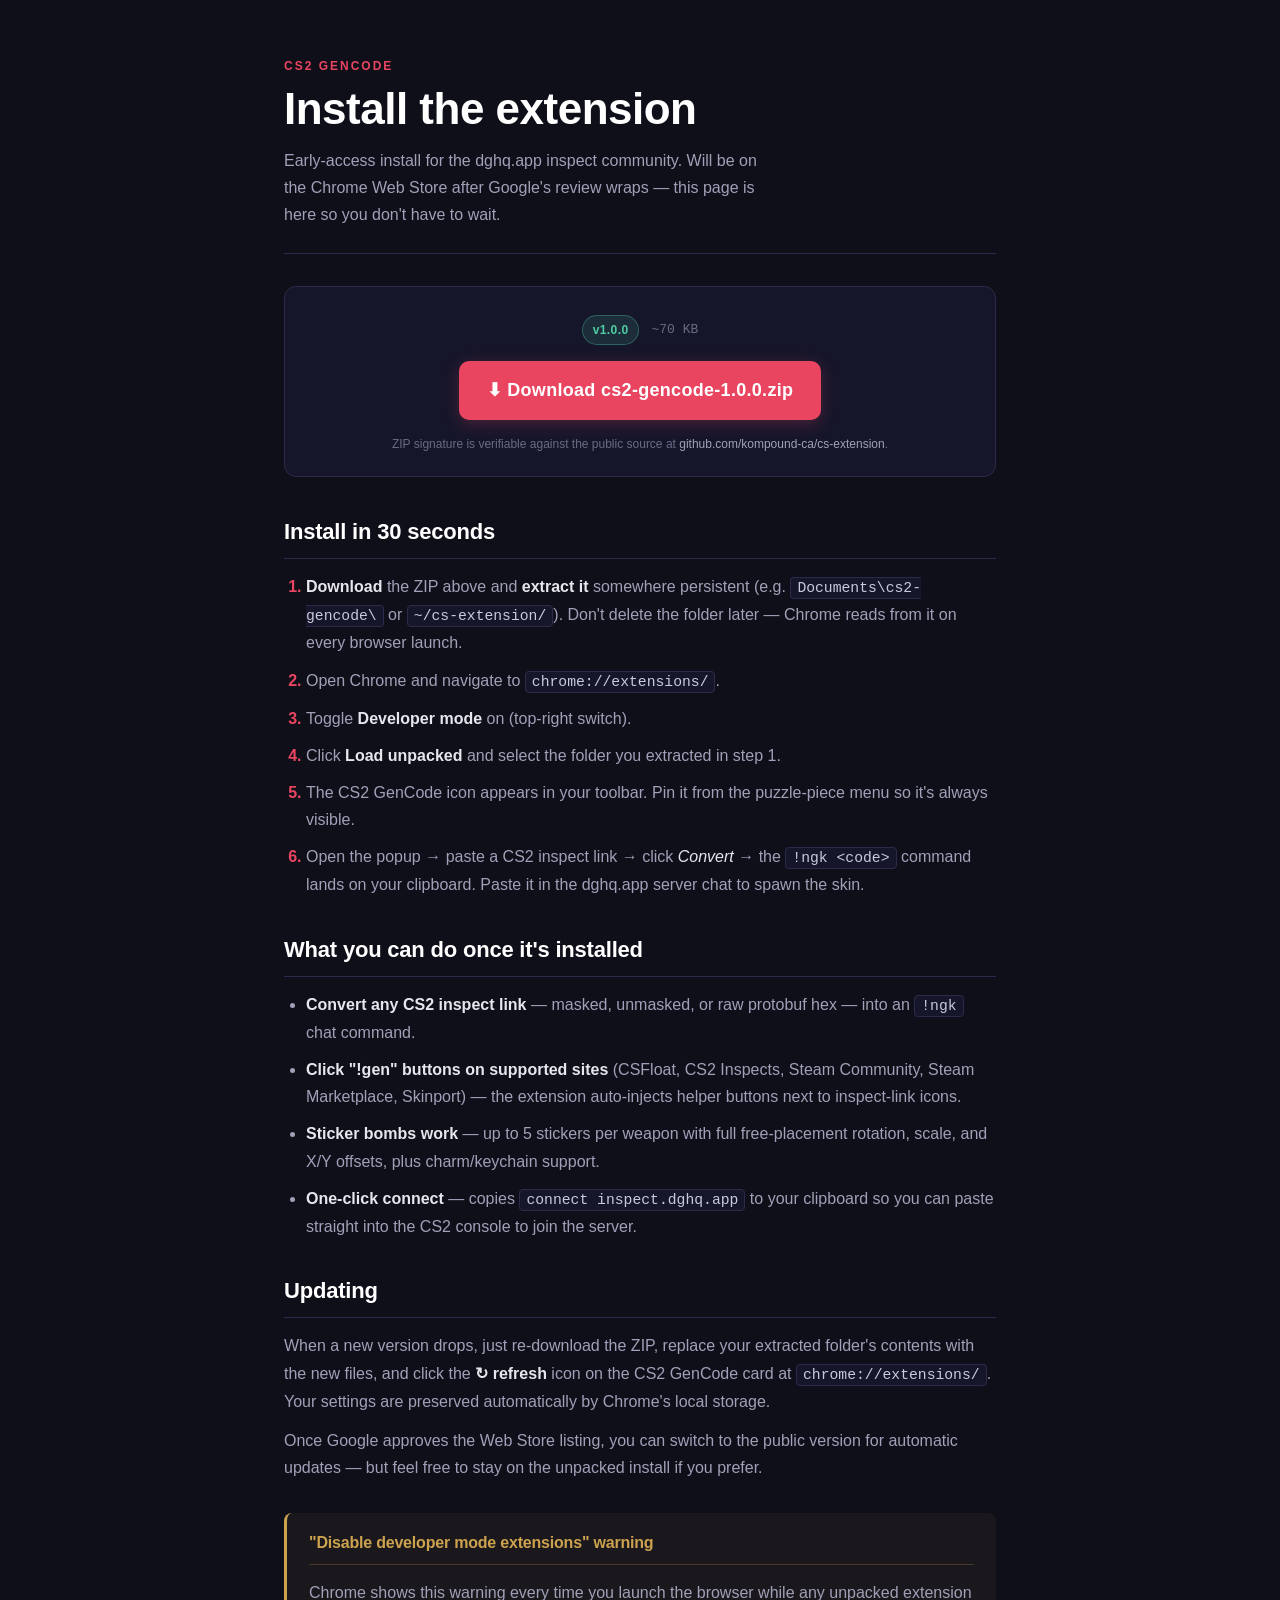
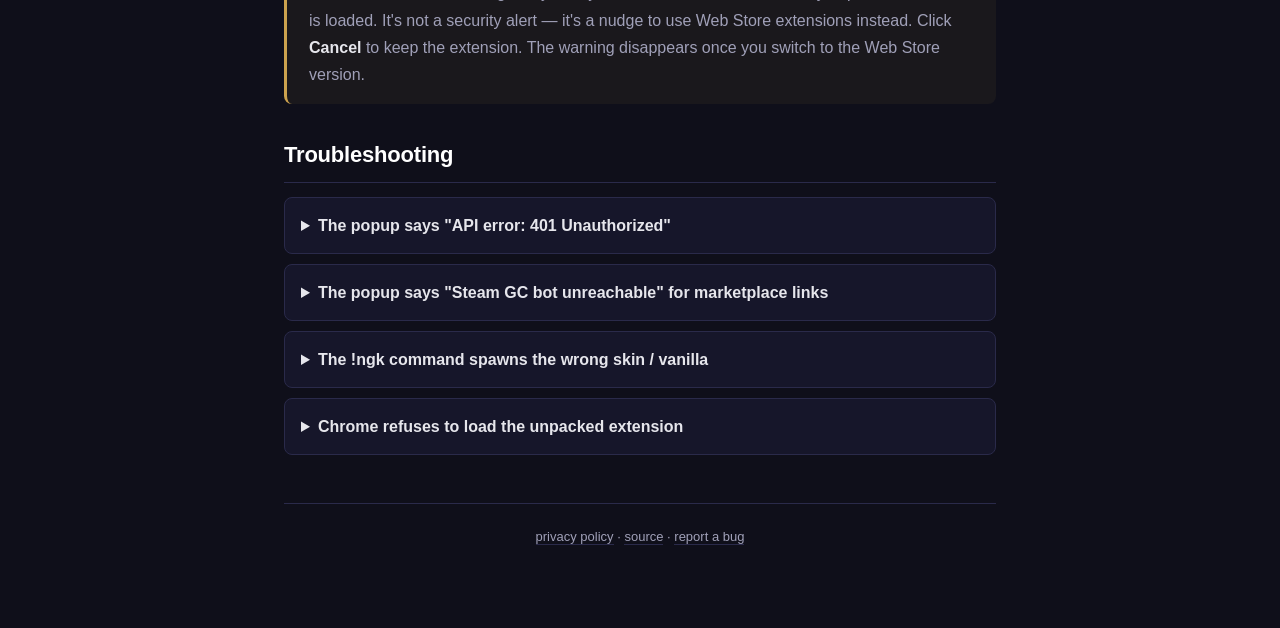
==== install/index.html @ b9673641 "Add install/ subdir for the cs2inspect.dghq.app pre-Web-Store install page A second Cloudflare Pages" ====
<!doctype html>
<html lang="en">
  <head>
    <meta charset="UTF-8" />
    <meta name="viewport" content="width=device-width, initial-scale=1.0" />
    <meta name="description" content="Install CS2 GenCode — the Chrome extension that converts CS2 inspect links into !ngk chat commands for the dghq.app community server." />
    <meta property="og:title" content="Install CS2 GenCode" />
    <meta property="og:description" content="Pre-Web-Store install for the CS2 GenCode Chrome extension." />
    <meta property="og:type" content="website" />
    <meta property="og:url" content="https://cs2inspect.dghq.app/" />
    <meta name="theme-color" content="#0f0f1a" />
    <title>Install CS2 GenCode</title>
    <link rel="stylesheet" href="./styles.css" />
  </head>
  <body>
    <main>
      <header class="hero">
        <div class="kicker">CS2 GenCode</div>
        <h1>Install the extension</h1>
        <p class="subtitle">
          Early-access install for the dghq.app inspect community.
          Will be on the Chrome Web Store after Google's review wraps —
          this page is here so you don't have to wait.
        </p>
      </header>

      <section class="download-card">
        <div class="download-meta">
          <div class="version-badge">v1.0.0</div>
          <div class="size">~70 KB</div>
        </div>
        <a class="download-btn" href="./cs2-gencode-1.0.0.zip" download>
          ⬇ Download cs2-gencode-1.0.0.zip
        </a>
        <p class="download-note">
          ZIP signature is verifiable against the public source at
          <a href="https://github.com/kompound-ca/cs-extension" rel="noopener">github.com/kompound-ca/cs-extension</a>.
        </p>
      </section>

      <section>
        <h2>Install in 30 seconds</h2>
        <ol class="steps">
          <li>
            <strong>Download</strong> the ZIP above and
            <strong>extract it</strong> somewhere persistent
            (e.g. <code>Documents\cs2-gencode\</code> or
            <code>~/cs-extension/</code>). Don't delete the folder later —
            Chrome reads from it on every browser launch.
          </li>
          <li>
            Open Chrome and navigate to
            <code>chrome://extensions/</code>.
          </li>
          <li>
            Toggle <strong>Developer mode</strong> on (top-right
            switch).
          </li>
          <li>
            Click <strong>Load unpacked</strong> and select the folder
            you extracted in step&nbsp;1.
          </li>
          <li>
            The CS2 GenCode icon appears in your toolbar. Pin it from
            the puzzle-piece menu so it's always visible.
          </li>
          <li>
            Open the popup → paste a CS2 inspect link → click
            <em>Convert</em> → the
            <code>!ngk&nbsp;&lt;code&gt;</code> command lands on your
            clipboard. Paste it in the dghq.app server chat to spawn
            the skin.
          </li>
        </ol>
      </section>

      <section>
        <h2>What you can do once it's installed</h2>
        <ul>
          <li>
            <strong>Convert any CS2 inspect link</strong> — masked,
            unmasked, or raw protobuf hex — into an
            <code>!ngk</code> chat command.
          </li>
          <li>
            <strong>Click "!gen" buttons on supported sites</strong>
            (CSFloat, CS2 Inspects, Steam Community, Steam Marketplace,
            Skinport) — the extension auto-injects helper buttons next
            to inspect-link icons.
          </li>
          <li>
            <strong>Sticker bombs work</strong> — up to 5 stickers per
            weapon with full free-placement rotation, scale, and X/Y
            offsets, plus charm/keychain support.
          </li>
          <li>
            <strong>One-click connect</strong> — copies
            <code>connect&nbsp;inspect.dghq.app</code> to your clipboard
            so you can paste straight into the CS2 console to join the
            server.
          </li>
        </ul>
      </section>

      <section>
        <h2>Updating</h2>
        <p>
          When a new version drops, just re-download the ZIP, replace
          your extracted folder's contents with the new files, and
          click the <strong>↻ refresh</strong> icon on the CS2 GenCode
          card at <code>chrome://extensions/</code>. Your settings are
          preserved automatically by Chrome's local storage.
        </p>
        <p>
          Once Google approves the Web Store listing, you can switch to
          the public version for automatic updates — but feel free to
          stay on the unpacked install if you prefer.
        </p>
      </section>

      <section class="warnings">
        <h2>"Disable developer mode extensions" warning</h2>
        <p>
          Chrome shows this warning every time you launch the browser
          while any unpacked extension is loaded. It's not a security
          alert — it's a nudge to use Web Store extensions instead.
          Click <strong>Cancel</strong> to keep the extension. The
          warning disappears once you switch to the Web Store version.
        </p>
      </section>

      <section>
        <h2>Troubleshooting</h2>
        <details>
          <summary>The popup says "API error: 401 Unauthorized"</summary>
          <p>
            The extension ships with the right key already. If you see
            401, open the popup → ⚙ → "Advanced — override API key" and
            make sure that field is <strong>blank</strong>. A blank
            field means "use the bundled key." If you accidentally
            typed something, clearing it and clicking Save fixes it.
          </p>
        </details>
        <details>
          <summary>The popup says "Steam GC bot unreachable" for marketplace links</summary>
          <p>
            Marketplace and inventory links require a Steam Game
            Coordinator round-trip to decode (they only contain asset
            IDs, not item data). The bot occasionally disconnects from
            Steam and takes ~30 seconds to reconnect. Wait a moment
            and retry. Masked craft links (like ones from
            cs2inspects.com) decode fully offline and don't need the
            bot.
          </p>
        </details>
        <details>
          <summary>The !ngk command spawns the wrong skin / vanilla</summary>
          <p>
            That's a server-plugin issue, not the extension. Hop into
            the dghq.app Discord and report the inspect link plus the
            <code>!ngk</code> code that didn't work. The plugin is
            actively being patched.
          </p>
        </details>
        <details>
          <summary>Chrome refuses to load the unpacked extension</summary>
          <p>
            Make sure the folder you selected contains
            <code>manifest.json</code> at the top level (not nested
            inside another folder). If you double-click the ZIP and
            extract through Windows Explorer, sometimes you end up
            with <code>cs2-gencode-1.0.0\cs2-gencode-1.0.0\</code> —
            select the inner one.
          </p>
        </details>
      </section>

      <footer>
        <p>
          <a href="https://privacy.dghq.app/" rel="noopener">privacy policy</a>
          ·
          <a href="https://github.com/kompound-ca/cs-extension" rel="noopener">source</a>
          ·
          <a href="https://github.com/kompound-ca/cs-extension/issues" rel="noopener">report a bug</a>
        </p>
      </footer>
    </main>
  </body>
</html>
---- install/styles.css ----
* {
  margin: 0;
  padding: 0;
  box-sizing: border-box;
}

:root {
  --bg: #0f0f1a;
  --bg-elev: #16162a;
  --bg-card: #1a1a2e;
  --border: #2a2a4a;
  --text: #e6e6ec;
  --text-dim: #a0a0b8;
  --text-faint: #6a6a85;
  --accent: #e94560;
  --accent-soft: rgba(233, 69, 96, 0.18);
  --good: #4ecca3;
  --good-soft: rgba(78, 204, 163, 0.12);
  --code-bg: #16162a;
}

html {
  scroll-behavior: smooth;
}

body {
  font-family: -apple-system, BlinkMacSystemFont, "Segoe UI", Roboto,
    "Helvetica Neue", Arial, sans-serif;
  font-size: 16px;
  line-height: 1.7;
  background: var(--bg);
  color: var(--text);
  min-height: 100vh;
  -webkit-font-smoothing: antialiased;
  -moz-osx-font-smoothing: grayscale;
}

main {
  max-width: 760px;
  margin: 0 auto;
  padding: 56px 24px 80px;
}

.hero {
  margin-bottom: 32px;
  padding-bottom: 24px;
  border-bottom: 1px solid var(--border);
}

.kicker {
  font-size: 12px;
  font-weight: 700;
  letter-spacing: 2px;
  text-transform: uppercase;
  color: var(--accent);
  margin-bottom: 8px;
}

h1 {
  font-size: clamp(32px, 5vw, 44px);
  font-weight: 700;
  letter-spacing: -0.5px;
  line-height: 1.15;
  margin-bottom: 12px;
  color: #ffffff;
}

.subtitle {
  font-size: 16px;
  color: var(--text-dim);
  max-width: 56ch;
}

.download-card {
  background: var(--bg-elev);
  border: 1px solid var(--border);
  border-radius: 12px;
  padding: 28px 28px 22px;
  margin-bottom: 36px;
  text-align: center;
}

.download-meta {
  display: flex;
  justify-content: center;
  align-items: center;
  gap: 12px;
  margin-bottom: 16px;
  font-size: 13px;
  color: var(--text-faint);
}

.version-badge {
  background: var(--good-soft);
  color: var(--good);
  border: 1px solid rgba(78, 204, 163, 0.35);
  padding: 4px 10px;
  border-radius: 999px;
  font-weight: 600;
  font-size: 12px;
  letter-spacing: 0.4px;
}

.size {
  font-family: "JetBrains Mono", "Consolas", monospace;
}

.download-btn {
  display: inline-block;
  background: var(--accent);
  color: #fff;
  font-size: 18px;
  font-weight: 700;
  letter-spacing: 0.3px;
  padding: 14px 28px;
  border-radius: 10px;
  text-decoration: none;
  border-bottom: none;
  transition: background 0.15s, transform 0.05s, box-shadow 0.15s;
  box-shadow: 0 4px 16px rgba(233, 69, 96, 0.25);
}

.download-btn:hover {
  background: #ff5a78;
  border-bottom: none;
  color: #fff;
  box-shadow: 0 6px 20px rgba(233, 69, 96, 0.35);
}

.download-btn:active {
  transform: scale(0.98);
}

.download-note {
  margin-top: 14px;
  font-size: 12px;
  color: var(--text-faint);
}

.download-note a {
  color: var(--text-dim);
}

section {
  margin-bottom: 32px;
}

h2 {
  font-size: 22px;
  font-weight: 700;
  margin-bottom: 14px;
  color: #ffffff;
  letter-spacing: -0.2px;
  padding-bottom: 8px;
  border-bottom: 1px solid var(--border);
}

p {
  margin-bottom: 12px;
  color: var(--text-dim);
}

p:last-child {
  margin-bottom: 0;
}

ul,
.steps {
  padding-left: 22px;
  margin-bottom: 14px;
  color: var(--text-dim);
}

li {
  margin-bottom: 10px;
}

.steps li::marker {
  color: var(--accent);
  font-weight: 700;
}

a {
  color: var(--accent);
  text-decoration: none;
  border-bottom: 1px solid transparent;
  transition: border-color 0.15s, color 0.15s;
}

a:hover {
  border-bottom-color: var(--accent);
  color: #ff5e7a;
}

strong {
  color: var(--text);
  font-weight: 600;
}

em {
  font-style: italic;
  color: var(--text);
}

code {
  font-family: "JetBrains Mono", "Fira Code", "Consolas", "Courier New",
    monospace;
  font-size: 0.92em;
  background: var(--code-bg);
  padding: 2px 6px;
  border-radius: 4px;
  border: 1px solid var(--border);
  color: #c9c9e0;
  word-break: break-word;
}

.warnings {
  background: rgba(204, 162, 78, 0.06);
  border-left: 3px solid #cca24e;
  border-radius: 8px;
  padding: 16px 22px;
}

.warnings h2 {
  border-bottom-color: rgba(204, 162, 78, 0.25);
  color: #cca24e;
  font-size: 16px;
}

details {
  background: var(--bg-elev);
  border: 1px solid var(--border);
  border-radius: 8px;
  padding: 12px 16px;
  margin-bottom: 10px;
}

details[open] {
  background: var(--bg-card);
}

summary {
  cursor: pointer;
  font-weight: 600;
  color: var(--text);
  user-select: none;
  padding: 2px 0;
}

summary:hover {
  color: var(--accent);
}

details p {
  margin-top: 10px;
  color: var(--text-dim);
}

footer {
  margin-top: 48px;
  padding-top: 22px;
  border-top: 1px solid var(--border);
  font-size: 13px;
  color: var(--text-faint);
  text-align: center;
}

footer a {
  color: var(--text-dim);
  border-bottom-color: var(--border);
}

footer a:hover {
  color: var(--text);
  border-bottom-color: var(--text-dim);
}

::selection {
  background: var(--accent-soft);
  color: #ffffff;
}
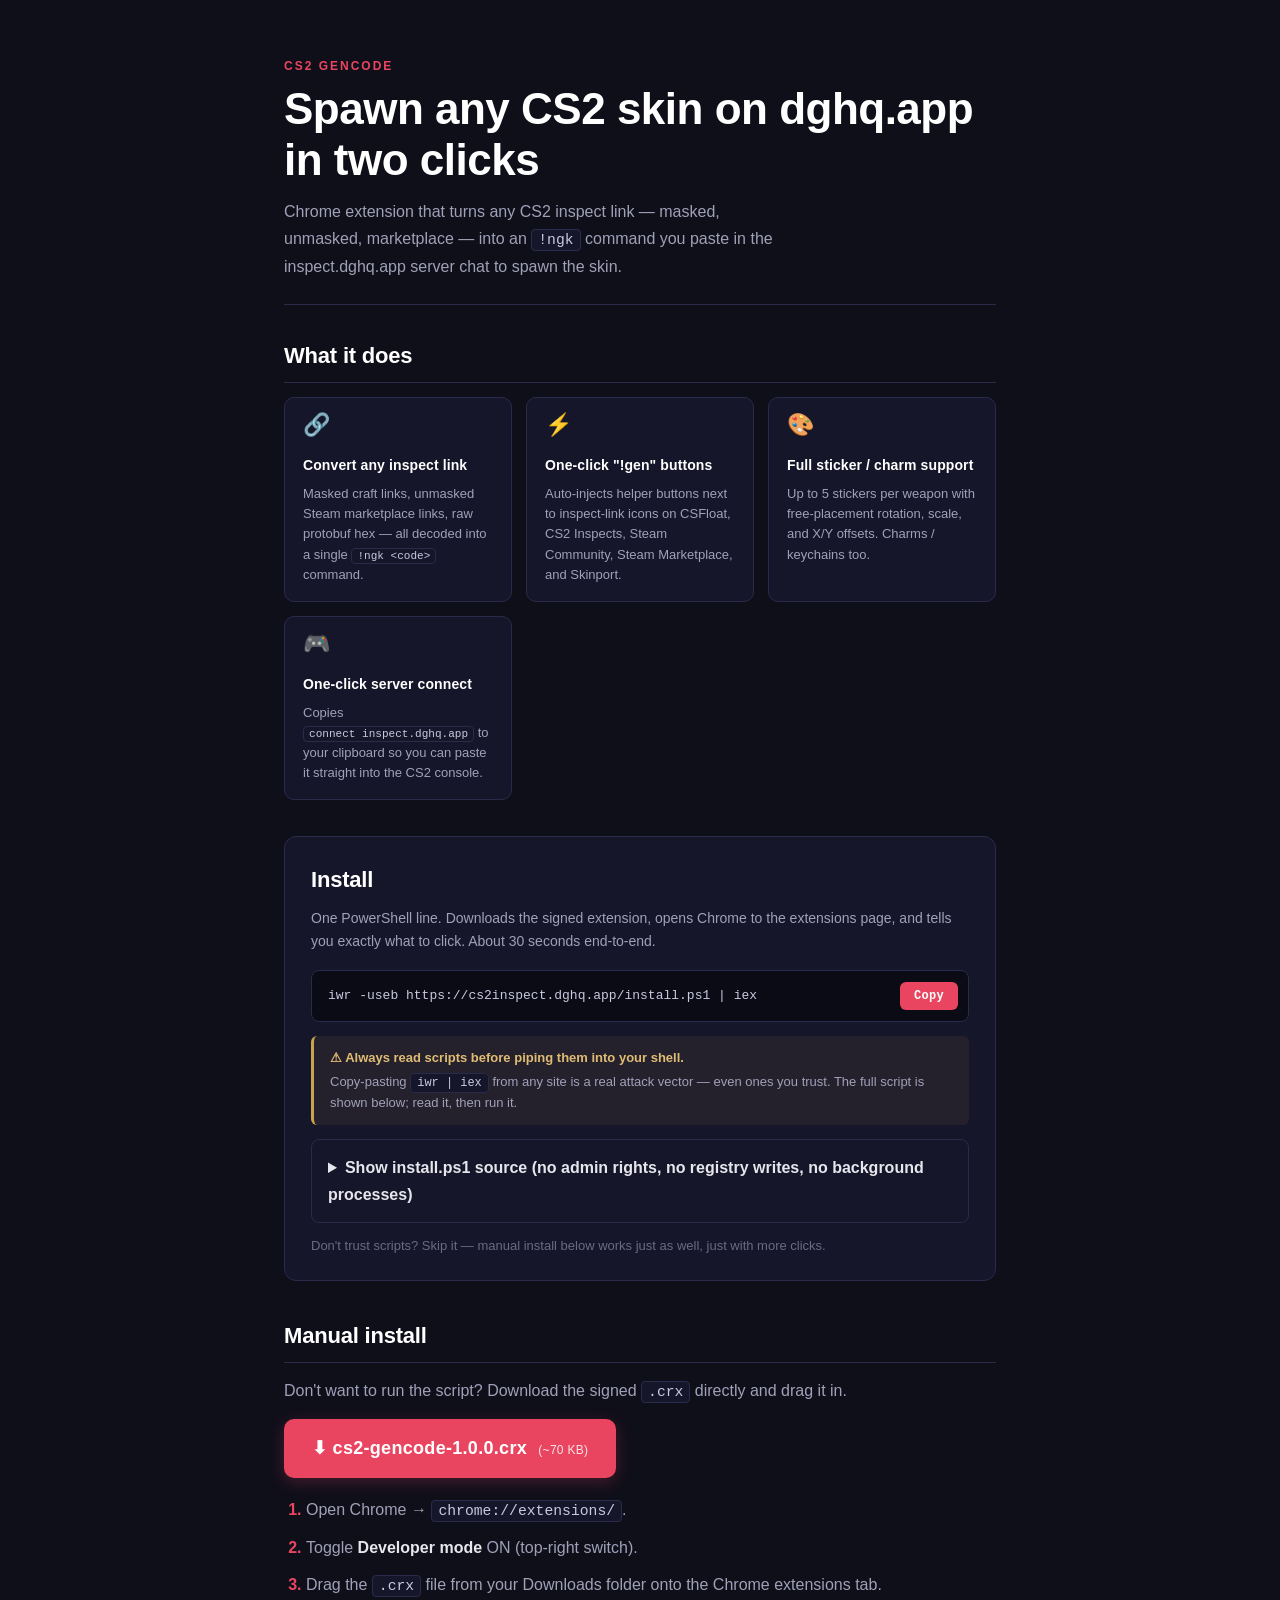
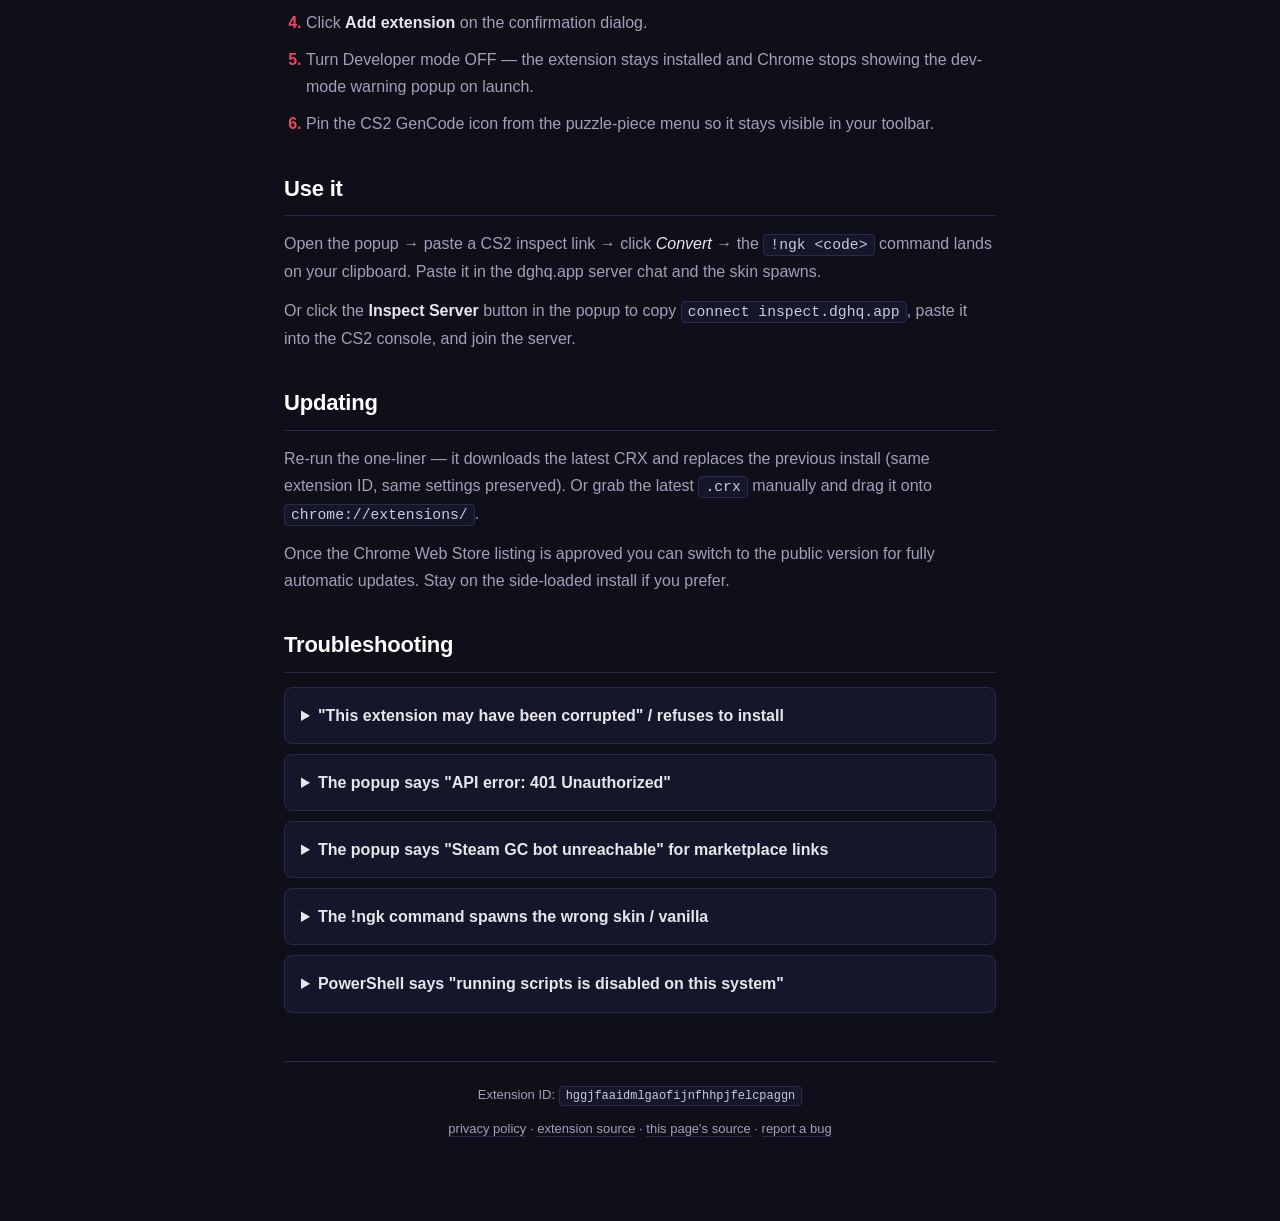
==== commit 838fd382: "Refactor install page as showcase + one-line PowerShell installer cs2inspect.dghq.app now leads with" ====
--- a/install/index.html
+++ b/install/index.html
@@ -3,142 +3,158 @@
   <head>
     <meta charset="UTF-8" />
     <meta name="viewport" content="width=device-width, initial-scale=1.0" />
-    <meta name="description" content="Install CS2 GenCode — the Chrome extension that converts CS2 inspect links into !ngk chat commands for the dghq.app community server." />
-    <meta property="og:title" content="Install CS2 GenCode" />
-    <meta property="og:description" content="Pre-Web-Store install for the CS2 GenCode Chrome extension." />
+    <meta name="description" content="CS2 GenCode — Chrome extension that converts CS2 inspect links into !ngk chat commands for the dghq.app community server. One-line install while we wait for Web Store approval." />
+    <meta property="og:title" content="CS2 GenCode" />
+    <meta property="og:description" content="Convert any CS2 inspect link into an !ngk command for the dghq.app community server." />
     <meta property="og:type" content="website" />
     <meta property="og:url" content="https://cs2inspect.dghq.app/" />
     <meta name="theme-color" content="#0f0f1a" />
-    <title>Install CS2 GenCode</title>
+    <title>CS2 GenCode</title>
     <link rel="stylesheet" href="./styles.css" />
+    <script src="./app.js" defer></script>
   </head>
   <body>
     <main>
       <header class="hero">
         <div class="kicker">CS2 GenCode</div>
-        <h1>Install the extension</h1>
+        <h1>Spawn any CS2 skin on dghq.app in two clicks</h1>
         <p class="subtitle">
-          Early-access install for the dghq.app inspect community.
-          Will be on the Chrome Web Store after Google's review wraps —
-          this page is here so you don't have to wait.
+          Chrome extension that turns any CS2 inspect link — masked,
+          unmasked, marketplace — into an <code>!ngk</code> command you
+          paste in the inspect.dghq.app server chat to spawn the skin.
         </p>
       </header>
 
-      <section class="download-card">
-        <div class="download-meta">
-          <div class="version-badge">v1.0.0</div>
-          <div class="size">~70 KB</div>
-        </div>
-        <a class="download-btn" href="./cs2-gencode-1.0.0.zip" download>
-          ⬇ Download cs2-gencode-1.0.0.zip
-        </a>
-        <p class="download-note">
-          ZIP signature is verifiable against the public source at
-          <a href="https://github.com/kompound-ca/cs-extension" rel="noopener">github.com/kompound-ca/cs-extension</a>.
-        </p>
-      </section>
-
-      <section>
-        <h2>Install in 30 seconds</h2>
+      <section class="features">
+        <h2>What it does</h2>
+        <div class="feature-grid">
+          <div class="feature">
+            <div class="feature-icon">🔗</div>
+            <h3>Convert any inspect link</h3>
+            <p>Masked craft links, unmasked Steam marketplace links, raw protobuf hex — all decoded into a single <code>!ngk &lt;code&gt;</code> command.</p>
+          </div>
+          <div class="feature">
+            <div class="feature-icon">⚡</div>
+            <h3>One-click "!gen" buttons</h3>
+            <p>Auto-injects helper buttons next to inspect-link icons on CSFloat, CS2 Inspects, Steam Community, Steam Marketplace, and Skinport.</p>
+          </div>
+          <div class="feature">
+            <div class="feature-icon">🎨</div>
+            <h3>Full sticker / charm support</h3>
+            <p>Up to 5 stickers per weapon with free-placement rotation, scale, and X/Y offsets. Charms / keychains too.</p>
+          </div>
+          <div class="feature">
+            <div class="feature-icon">🎮</div>
+            <h3>One-click server connect</h3>
+            <p>Copies <code>connect&nbsp;inspect.dghq.app</code> to your clipboard so you can paste it straight into the CS2 console.</p>
+          </div>
+        </div>
+      </section>
+
+      <section class="install-card">
+        <h2>Install</h2>
+        <p class="install-lead">
+          One PowerShell line. Downloads the signed extension, opens
+          Chrome to the extensions page, and tells you exactly what to
+          click. About 30 seconds end-to-end.
+        </p>
+
+        <div class="install-cmd">
+          <code id="install-cmd-text">iwr -useb https://cs2inspect.dghq.app/install.ps1 | iex</code>
+          <button id="copy-cmd-btn" class="copy-cmd-btn" type="button" aria-label="Copy install command">Copy</button>
+        </div>
+
+        <div class="install-warn">
+          <strong>⚠ Always read scripts before piping them into your shell.</strong>
+          Copy-pasting <code>iwr | iex</code> from any site is a real attack
+          vector — even ones you trust. The full script is shown below;
+          read it, then run it.
+        </div>
+
+        <details class="install-source">
+          <summary>Show install.ps1 source (no admin rights, no registry writes, no background processes)</summary>
+          <pre><code id="install-source-code">Loading…</code></pre>
+          <p class="install-source-note">
+            Verify against the canonical copy at
+            <a href="https://github.com/kompound-ca/cs-website/blob/main/install/install.ps1" rel="noopener">github.com/kompound-ca/cs-website</a>.
+          </p>
+        </details>
+
+        <p class="install-fallback">
+          Don't trust scripts? Skip it — manual install below works just as
+          well, just with more clicks.
+        </p>
+      </section>
+
+      <section>
+        <h2>Manual install</h2>
+        <p>
+          Don't want to run the script? Download the signed
+          <code>.crx</code> directly and drag it in.
+        </p>
+        <div class="download-row">
+          <a class="download-btn" href="./cs2-gencode-1.0.0.crx" download>
+            ⬇ cs2-gencode-1.0.0.crx <span class="download-meta-inline">(~70 KB)</span>
+          </a>
+        </div>
+
         <ol class="steps">
-          <li>
-            <strong>Download</strong> the ZIP above and
-            <strong>extract it</strong> somewhere persistent
-            (e.g. <code>Documents\cs2-gencode\</code> or
-            <code>~/cs-extension/</code>). Don't delete the folder later —
-            Chrome reads from it on every browser launch.
-          </li>
-          <li>
-            Open Chrome and navigate to
-            <code>chrome://extensions/</code>.
-          </li>
-          <li>
-            Toggle <strong>Developer mode</strong> on (top-right
-            switch).
-          </li>
-          <li>
-            Click <strong>Load unpacked</strong> and select the folder
-            you extracted in step&nbsp;1.
-          </li>
-          <li>
-            The CS2 GenCode icon appears in your toolbar. Pin it from
-            the puzzle-piece menu so it's always visible.
-          </li>
-          <li>
-            Open the popup → paste a CS2 inspect link → click
-            <em>Convert</em> → the
-            <code>!ngk&nbsp;&lt;code&gt;</code> command lands on your
-            clipboard. Paste it in the dghq.app server chat to spawn
-            the skin.
-          </li>
+          <li>Open Chrome → <code>chrome://extensions/</code>.</li>
+          <li>Toggle <strong>Developer mode</strong> ON (top-right switch).</li>
+          <li>Drag the <code>.crx</code> file from your Downloads folder onto the Chrome extensions tab.</li>
+          <li>Click <strong>Add extension</strong> on the confirmation dialog.</li>
+          <li>Turn Developer mode OFF — the extension stays installed and Chrome stops showing the dev-mode warning popup on launch.</li>
+          <li>Pin the CS2 GenCode icon from the puzzle-piece menu so it stays visible in your toolbar.</li>
         </ol>
       </section>
 
       <section>
-        <h2>What you can do once it's installed</h2>
-        <ul>
-          <li>
-            <strong>Convert any CS2 inspect link</strong> — masked,
-            unmasked, or raw protobuf hex — into an
-            <code>!ngk</code> chat command.
-          </li>
-          <li>
-            <strong>Click "!gen" buttons on supported sites</strong>
-            (CSFloat, CS2 Inspects, Steam Community, Steam Marketplace,
-            Skinport) — the extension auto-injects helper buttons next
-            to inspect-link icons.
-          </li>
-          <li>
-            <strong>Sticker bombs work</strong> — up to 5 stickers per
-            weapon with full free-placement rotation, scale, and X/Y
-            offsets, plus charm/keychain support.
-          </li>
-          <li>
-            <strong>One-click connect</strong> — copies
-            <code>connect&nbsp;inspect.dghq.app</code> to your clipboard
-            so you can paste straight into the CS2 console to join the
-            server.
-          </li>
-        </ul>
+        <h2>Use it</h2>
+        <p>
+          Open the popup → paste a CS2 inspect link → click
+          <em>Convert</em> → the <code>!ngk&nbsp;&lt;code&gt;</code>
+          command lands on your clipboard. Paste it in the dghq.app
+          server chat and the skin spawns.
+        </p>
+        <p>
+          Or click the <strong>Inspect Server</strong> button in the
+          popup to copy <code>connect&nbsp;inspect.dghq.app</code>,
+          paste it into the CS2 console, and join the server.
+        </p>
       </section>
 
       <section>
         <h2>Updating</h2>
         <p>
-          When a new version drops, just re-download the ZIP, replace
-          your extracted folder's contents with the new files, and
-          click the <strong>↻ refresh</strong> icon on the CS2 GenCode
-          card at <code>chrome://extensions/</code>. Your settings are
-          preserved automatically by Chrome's local storage.
-        </p>
-        <p>
-          Once Google approves the Web Store listing, you can switch to
-          the public version for automatic updates — but feel free to
-          stay on the unpacked install if you prefer.
-        </p>
-      </section>
-
-      <section class="warnings">
-        <h2>"Disable developer mode extensions" warning</h2>
-        <p>
-          Chrome shows this warning every time you launch the browser
-          while any unpacked extension is loaded. It's not a security
-          alert — it's a nudge to use Web Store extensions instead.
-          Click <strong>Cancel</strong> to keep the extension. The
-          warning disappears once you switch to the Web Store version.
+          Re-run the one-liner — it downloads the latest CRX and
+          replaces the previous install (same extension ID, same
+          settings preserved). Or grab the latest <code>.crx</code>
+          manually and drag it onto <code>chrome://extensions/</code>.
+        </p>
+        <p>
+          Once the Chrome Web Store listing is approved you can switch
+          to the public version for fully automatic updates. Stay on the
+          side-loaded install if you prefer.
         </p>
       </section>
 
       <section>
         <h2>Troubleshooting</h2>
+        <details>
+          <summary>"This extension may have been corrupted" / refuses to install</summary>
+          <p>
+            Make sure Developer mode is toggled ON <em>before</em> you
+            drag the <code>.crx</code> in. Chrome silently rejects
+            self-signed CRX drag-installs when Dev mode is off.
+          </p>
+        </details>
         <details>
           <summary>The popup says "API error: 401 Unauthorized"</summary>
           <p>
             The extension ships with the right key already. If you see
             401, open the popup → ⚙ → "Advanced — override API key" and
             make sure that field is <strong>blank</strong>. A blank
-            field means "use the bundled key." If you accidentally
-            typed something, clearing it and clicking Save fixes it.
+            field means "use the bundled key."
           </p>
         </details>
         <details>
@@ -146,11 +162,9 @@
           <p>
             Marketplace and inventory links require a Steam Game
             Coordinator round-trip to decode (they only contain asset
-            IDs, not item data). The bot occasionally disconnects from
-            Steam and takes ~30 seconds to reconnect. Wait a moment
-            and retry. Masked craft links (like ones from
-            cs2inspects.com) decode fully offline and don't need the
-            bot.
+            IDs). The bot occasionally disconnects from Steam and takes
+            ~30 seconds to reconnect. Wait and retry. Masked craft
+            links decode fully offline and don't need the bot.
           </p>
         </details>
         <details>
@@ -158,32 +172,36 @@
           <p>
             That's a server-plugin issue, not the extension. Hop into
             the dghq.app Discord and report the inspect link plus the
-            <code>!ngk</code> code that didn't work. The plugin is
-            actively being patched.
-          </p>
-        </details>
-        <details>
-          <summary>Chrome refuses to load the unpacked extension</summary>
-          <p>
-            Make sure the folder you selected contains
-            <code>manifest.json</code> at the top level (not nested
-            inside another folder). If you double-click the ZIP and
-            extract through Windows Explorer, sometimes you end up
-            with <code>cs2-gencode-1.0.0\cs2-gencode-1.0.0\</code> —
-            select the inner one.
+            <code>!ngk</code> code that didn't work.
+          </p>
+        </details>
+        <details>
+          <summary>PowerShell says "running scripts is disabled on this system"</summary>
+          <p>
+            The <code>iwr | iex</code> pattern doesn't trigger that
+            because nothing is saved to disk as a <code>.ps1</code>.
+            You're seeing this because you tried to run a downloaded
+            <code>.ps1</code> file directly. Use the one-liner instead,
+            or run <code>powershell -ExecutionPolicy Bypass -File install.ps1</code>.
           </p>
         </details>
       </section>
 
       <footer>
+        <p>
+          Extension ID: <code>hggjfaaidmlgaofijnfhhpjfelcpaggn</code>
+        </p>
         <p>
           <a href="https://privacy.dghq.app/" rel="noopener">privacy policy</a>
           ·
-          <a href="https://github.com/kompound-ca/cs-extension" rel="noopener">source</a>
+          <a href="https://github.com/kompound-ca/cs-extension" rel="noopener">extension source</a>
+          ·
+          <a href="https://github.com/kompound-ca/cs-website" rel="noopener">this page's source</a>
           ·
           <a href="https://github.com/kompound-ca/cs-extension/issues" rel="noopener">report a bug</a>
         </p>
       </footer>
     </main>
+
   </body>
 </html>
--- a/install/styles.css
+++ b/install/styles.css
@@ -141,6 +141,204 @@
   color: var(--text-dim);
 }
 
+/* Feature grid (showcase) */
+.features {
+  margin-bottom: 36px;
+}
+
+.feature-grid {
+  display: grid;
+  grid-template-columns: repeat(auto-fit, minmax(220px, 1fr));
+  gap: 14px;
+  margin-top: 6px;
+}
+
+.feature {
+  background: var(--bg-elev);
+  border: 1px solid var(--border);
+  border-radius: 10px;
+  padding: 16px 18px;
+}
+
+.feature-icon {
+  font-size: 22px;
+  margin-bottom: 6px;
+  line-height: 1;
+}
+
+.feature h3 {
+  font-size: 14px;
+  font-weight: 700;
+  color: #fff;
+  margin-bottom: 6px;
+  letter-spacing: 0.1px;
+}
+
+.feature p {
+  font-size: 13px;
+  line-height: 1.55;
+  color: var(--text-dim);
+  margin-bottom: 0;
+}
+
+.feature code {
+  font-size: 0.85em;
+  padding: 1px 5px;
+}
+
+/* Install card (one-liner) */
+.install-card {
+  background: var(--bg-elev);
+  border: 1px solid var(--border);
+  border-radius: 12px;
+  padding: 24px 26px 22px;
+  margin-bottom: 36px;
+}
+
+.install-card h2 {
+  border-bottom: none;
+  padding-bottom: 0;
+  margin-bottom: 8px;
+}
+
+.install-lead {
+  font-size: 14px;
+  margin-bottom: 16px;
+}
+
+.install-cmd {
+  position: relative;
+  background: #0b0b16;
+  border: 1px solid var(--border);
+  border-radius: 8px;
+  padding: 14px 96px 14px 16px;
+  font-family: "JetBrains Mono", "Consolas", monospace;
+  font-size: 13px;
+  color: #c9c9e0;
+  margin-bottom: 14px;
+  overflow-x: auto;
+  white-space: nowrap;
+}
+
+.install-cmd code {
+  background: none;
+  border: none;
+  padding: 0;
+  color: inherit;
+  font-size: inherit;
+}
+
+.copy-cmd-btn {
+  position: absolute;
+  top: 50%;
+  right: 10px;
+  transform: translateY(-50%);
+  background: var(--accent);
+  color: #fff;
+  border: none;
+  border-radius: 6px;
+  padding: 7px 14px;
+  font-size: 12px;
+  font-weight: 700;
+  letter-spacing: 0.3px;
+  cursor: pointer;
+  transition: background 0.15s;
+  font-family: inherit;
+}
+
+.copy-cmd-btn:hover {
+  background: #ff5a78;
+}
+
+.copy-cmd-btn.copied {
+  background: var(--good);
+}
+
+.install-warn {
+  background: rgba(204, 162, 78, 0.08);
+  border-left: 3px solid #cca24e;
+  border-radius: 6px;
+  padding: 12px 16px;
+  font-size: 13px;
+  color: var(--text-dim);
+  margin-bottom: 14px;
+  line-height: 1.55;
+}
+
+.install-warn strong {
+  color: #e0bc73;
+  display: block;
+  margin-bottom: 4px;
+}
+
+.install-source {
+  margin-bottom: 12px;
+}
+
+.install-source pre {
+  background: #0b0b16;
+  border: 1px solid var(--border);
+  border-radius: 6px;
+  padding: 14px 16px;
+  margin-top: 10px;
+  overflow-x: auto;
+  max-height: 420px;
+  overflow-y: auto;
+}
+
+.install-source pre code {
+  font-family: "JetBrains Mono", "Consolas", monospace;
+  font-size: 12px;
+  line-height: 1.55;
+  color: #c9c9e0;
+  background: none;
+  border: none;
+  padding: 0;
+  white-space: pre;
+  word-break: normal;
+}
+
+.install-source-note {
+  margin-top: 10px;
+  font-size: 12px;
+  color: var(--text-faint);
+}
+
+.install-fallback {
+  margin-top: 8px;
+  font-size: 13px;
+  color: var(--text-faint);
+  margin-bottom: 0;
+}
+
+/* Manual install download row */
+.download-row {
+  display: flex;
+  flex-wrap: wrap;
+  gap: 10px;
+  margin: 14px 0 18px;
+}
+
+.download-meta-inline {
+  font-size: 12px;
+  font-weight: 500;
+  opacity: 0.85;
+  margin-left: 6px;
+}
+
+.manual-pin {
+  margin-top: 14px;
+  font-size: 13px;
+  color: var(--text-faint);
+}
+
+h3 {
+  font-size: 16px;
+  font-weight: 700;
+  color: #fff;
+  margin: 18px 0 8px;
+}
+
 section {
   margin-bottom: 32px;
 }
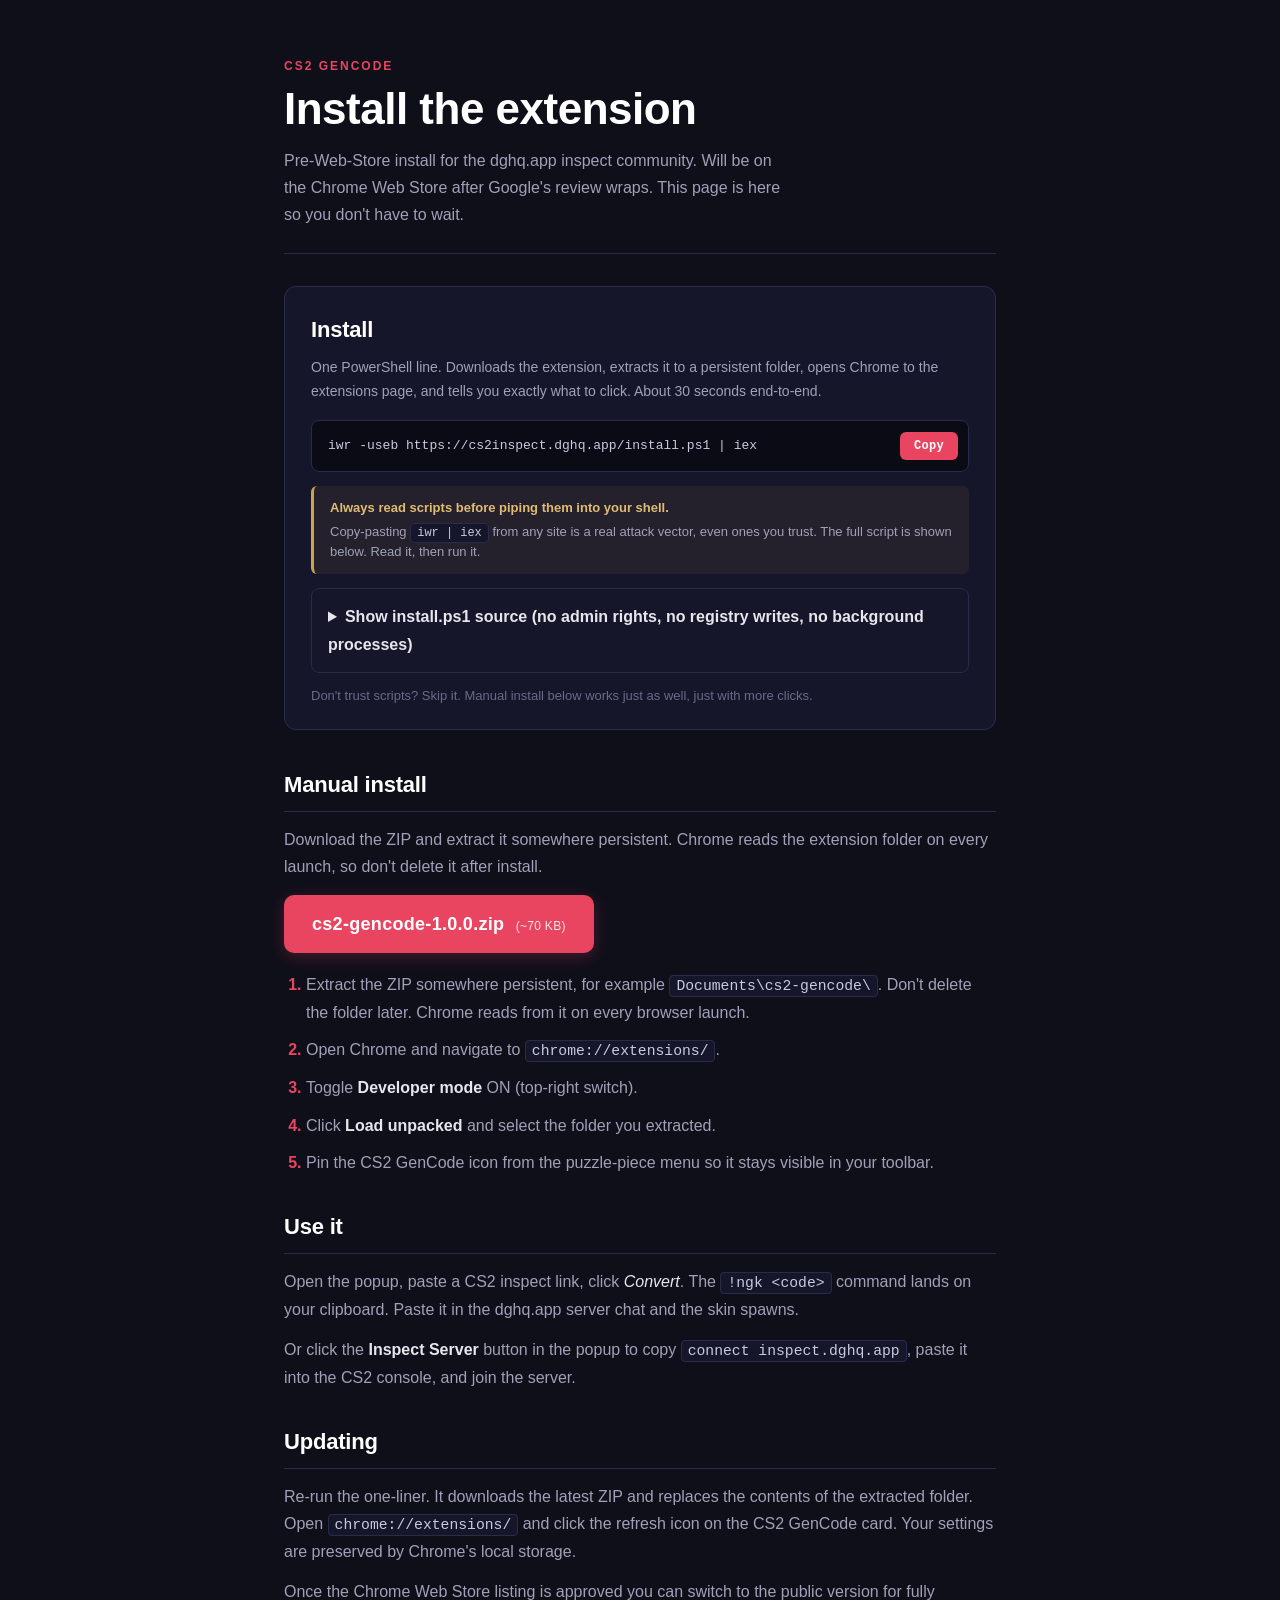
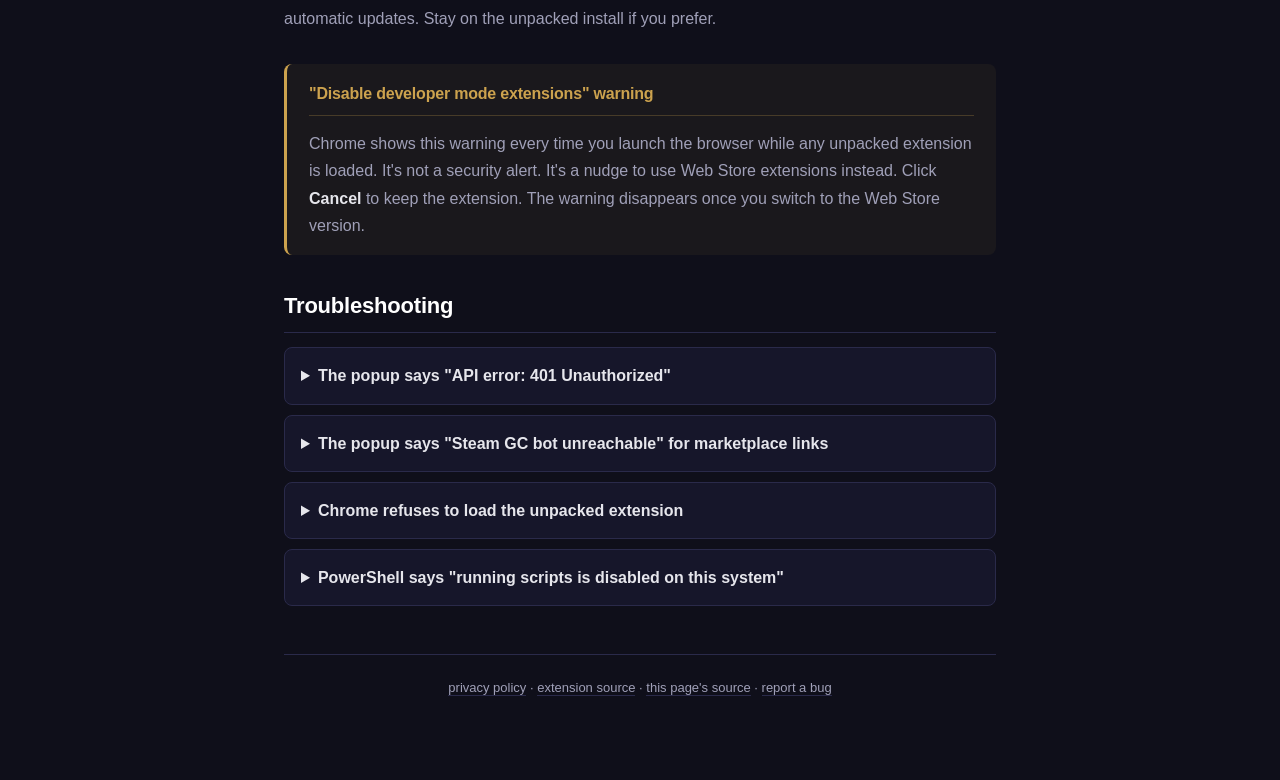
==== commit 575798b3: "Revert to ZIP + Load unpacked, simplify install page Modern Chrome rejects self-signed CRX drag-inst" ====
--- a/install/index.html
+++ b/install/index.html
@@ -3,7 +3,7 @@
   <head>
     <meta charset="UTF-8" />
     <meta name="viewport" content="width=device-width, initial-scale=1.0" />
-    <meta name="description" content="CS2 GenCode — Chrome extension that converts CS2 inspect links into !ngk chat commands for the dghq.app community server. One-line install while we wait for Web Store approval." />
+    <meta name="description" content="CS2 GenCode. Chrome extension that converts CS2 inspect links into !ngk chat commands for the dghq.app community server. One-line install while we wait for Web Store approval." />
     <meta property="og:title" content="CS2 GenCode" />
     <meta property="og:description" content="Convert any CS2 inspect link into an !ngk command for the dghq.app community server." />
     <meta property="og:type" content="website" />
@@ -17,46 +17,20 @@
     <main>
       <header class="hero">
         <div class="kicker">CS2 GenCode</div>
-        <h1>Spawn any CS2 skin on dghq.app in two clicks</h1>
+        <h1>Install the extension</h1>
         <p class="subtitle">
-          Chrome extension that turns any CS2 inspect link — masked,
-          unmasked, marketplace — into an <code>!ngk</code> command you
-          paste in the inspect.dghq.app server chat to spawn the skin.
+          Pre-Web-Store install for the dghq.app inspect community.
+          Will be on the Chrome Web Store after Google's review wraps.
+          This page is here so you don't have to wait.
         </p>
       </header>
-
-      <section class="features">
-        <h2>What it does</h2>
-        <div class="feature-grid">
-          <div class="feature">
-            <div class="feature-icon">🔗</div>
-            <h3>Convert any inspect link</h3>
-            <p>Masked craft links, unmasked Steam marketplace links, raw protobuf hex — all decoded into a single <code>!ngk &lt;code&gt;</code> command.</p>
-          </div>
-          <div class="feature">
-            <div class="feature-icon">⚡</div>
-            <h3>One-click "!gen" buttons</h3>
-            <p>Auto-injects helper buttons next to inspect-link icons on CSFloat, CS2 Inspects, Steam Community, Steam Marketplace, and Skinport.</p>
-          </div>
-          <div class="feature">
-            <div class="feature-icon">🎨</div>
-            <h3>Full sticker / charm support</h3>
-            <p>Up to 5 stickers per weapon with free-placement rotation, scale, and X/Y offsets. Charms / keychains too.</p>
-          </div>
-          <div class="feature">
-            <div class="feature-icon">🎮</div>
-            <h3>One-click server connect</h3>
-            <p>Copies <code>connect&nbsp;inspect.dghq.app</code> to your clipboard so you can paste it straight into the CS2 console.</p>
-          </div>
-        </div>
-      </section>
 
       <section class="install-card">
         <h2>Install</h2>
         <p class="install-lead">
-          One PowerShell line. Downloads the signed extension, opens
-          Chrome to the extensions page, and tells you exactly what to
-          click. About 30 seconds end-to-end.
+          One PowerShell line. Downloads the extension, extracts it to a
+          persistent folder, opens Chrome to the extensions page, and
+          tells you exactly what to click. About 30 seconds end-to-end.
         </p>
 
         <div class="install-cmd">
@@ -65,15 +39,15 @@
         </div>
 
         <div class="install-warn">
-          <strong>⚠ Always read scripts before piping them into your shell.</strong>
+          <strong>Always read scripts before piping them into your shell.</strong>
           Copy-pasting <code>iwr | iex</code> from any site is a real attack
-          vector — even ones you trust. The full script is shown below;
-          read it, then run it.
+          vector, even ones you trust. The full script is shown below.
+          Read it, then run it.
         </div>
 
         <details class="install-source">
           <summary>Show install.ps1 source (no admin rights, no registry writes, no background processes)</summary>
-          <pre><code id="install-source-code">Loading…</code></pre>
+          <pre><code id="install-source-code">Loading...</code></pre>
           <p class="install-source-note">
             Verify against the canonical copy at
             <a href="https://github.com/kompound-ca/cs-website/blob/main/install/install.ps1" rel="noopener">github.com/kompound-ca/cs-website</a>.
@@ -81,7 +55,7 @@
         </details>
 
         <p class="install-fallback">
-          Don't trust scripts? Skip it — manual install below works just as
+          Don't trust scripts? Skip it. Manual install below works just as
           well, just with more clicks.
         </p>
       </section>
@@ -89,21 +63,25 @@
       <section>
         <h2>Manual install</h2>
         <p>
-          Don't want to run the script? Download the signed
-          <code>.crx</code> directly and drag it in.
+          Download the ZIP and extract it somewhere persistent. Chrome
+          reads the extension folder on every launch, so don't delete
+          it after install.
         </p>
         <div class="download-row">
-          <a class="download-btn" href="./cs2-gencode-1.0.0.crx" download>
-            ⬇ cs2-gencode-1.0.0.crx <span class="download-meta-inline">(~70 KB)</span>
+          <a class="download-btn" href="./cs2-gencode-1.0.0.zip" download>
+            cs2-gencode-1.0.0.zip <span class="download-meta-inline">(~70 KB)</span>
           </a>
         </div>
 
         <ol class="steps">
-          <li>Open Chrome → <code>chrome://extensions/</code>.</li>
+          <li>
+            Extract the ZIP somewhere persistent, for example
+            <code>Documents\cs2-gencode\</code>. Don't delete the folder
+            later. Chrome reads from it on every browser launch.
+          </li>
+          <li>Open Chrome and navigate to <code>chrome://extensions/</code>.</li>
           <li>Toggle <strong>Developer mode</strong> ON (top-right switch).</li>
-          <li>Drag the <code>.crx</code> file from your Downloads folder onto the Chrome extensions tab.</li>
-          <li>Click <strong>Add extension</strong> on the confirmation dialog.</li>
-          <li>Turn Developer mode OFF — the extension stays installed and Chrome stops showing the dev-mode warning popup on launch.</li>
+          <li>Click <strong>Load unpacked</strong> and select the folder you extracted.</li>
           <li>Pin the CS2 GenCode icon from the puzzle-piece menu so it stays visible in your toolbar.</li>
         </ol>
       </section>
@@ -111,8 +89,8 @@
       <section>
         <h2>Use it</h2>
         <p>
-          Open the popup → paste a CS2 inspect link → click
-          <em>Convert</em> → the <code>!ngk&nbsp;&lt;code&gt;</code>
+          Open the popup, paste a CS2 inspect link, click
+          <em>Convert</em>. The <code>!ngk&nbsp;&lt;code&gt;</code>
           command lands on your clipboard. Paste it in the dghq.app
           server chat and the skin spawns.
         </p>
@@ -126,53 +104,62 @@
       <section>
         <h2>Updating</h2>
         <p>
-          Re-run the one-liner — it downloads the latest CRX and
-          replaces the previous install (same extension ID, same
-          settings preserved). Or grab the latest <code>.crx</code>
-          manually and drag it onto <code>chrome://extensions/</code>.
+          Re-run the one-liner. It downloads the latest ZIP and replaces
+          the contents of the extracted folder. Open
+          <code>chrome://extensions/</code> and click the refresh icon
+          on the CS2 GenCode card. Your settings are preserved by
+          Chrome's local storage.
         </p>
         <p>
           Once the Chrome Web Store listing is approved you can switch
           to the public version for fully automatic updates. Stay on the
-          side-loaded install if you prefer.
+          unpacked install if you prefer.
+        </p>
+      </section>
+
+      <section class="warnings">
+        <h2>"Disable developer mode extensions" warning</h2>
+        <p>
+          Chrome shows this warning every time you launch the browser
+          while any unpacked extension is loaded. It's not a security
+          alert. It's a nudge to use Web Store extensions instead.
+          Click <strong>Cancel</strong> to keep the extension. The
+          warning disappears once you switch to the Web Store version.
         </p>
       </section>
 
       <section>
         <h2>Troubleshooting</h2>
         <details>
-          <summary>"This extension may have been corrupted" / refuses to install</summary>
-          <p>
-            Make sure Developer mode is toggled ON <em>before</em> you
-            drag the <code>.crx</code> in. Chrome silently rejects
-            self-signed CRX drag-installs when Dev mode is off.
-          </p>
-        </details>
-        <details>
           <summary>The popup says "API error: 401 Unauthorized"</summary>
           <p>
             The extension ships with the right key already. If you see
-            401, open the popup → ⚙ → "Advanced — override API key" and
-            make sure that field is <strong>blank</strong>. A blank
-            field means "use the bundled key."
+            401, open the popup, click the gear icon, expand
+            "Advanced - override API key", and make sure that field is
+            <strong>blank</strong>. A blank field means "use the
+            bundled key."
           </p>
         </details>
         <details>
           <summary>The popup says "Steam GC bot unreachable" for marketplace links</summary>
           <p>
             Marketplace and inventory links require a Steam Game
-            Coordinator round-trip to decode (they only contain asset
-            IDs). The bot occasionally disconnects from Steam and takes
-            ~30 seconds to reconnect. Wait and retry. Masked craft
-            links decode fully offline and don't need the bot.
+            Coordinator round-trip to decode. They only contain asset
+            IDs, not item data. The bot occasionally disconnects from
+            Steam and takes about 30 seconds to reconnect. Wait and
+            retry. Masked craft links decode fully offline and don't
+            need the bot.
           </p>
         </details>
         <details>
-          <summary>The !ngk command spawns the wrong skin / vanilla</summary>
+          <summary>Chrome refuses to load the unpacked extension</summary>
           <p>
-            That's a server-plugin issue, not the extension. Hop into
-            the dghq.app Discord and report the inspect link plus the
-            <code>!ngk</code> code that didn't work.
+            Make sure the folder you selected contains
+            <code>manifest.json</code> at the top level, not nested
+            inside another folder. If you double-click the ZIP and
+            extract through Windows Explorer, sometimes you end up
+            with <code>cs2-gencode-1.0.0\cs2-gencode-1.0.0\</code>.
+            Select the inner one.
           </p>
         </details>
         <details>
@@ -189,9 +176,6 @@
 
       <footer>
         <p>
-          Extension ID: <code>hggjfaaidmlgaofijnfhhpjfelcpaggn</code>
-        </p>
-        <p>
           <a href="https://privacy.dghq.app/" rel="noopener">privacy policy</a>
           ·
           <a href="https://github.com/kompound-ca/cs-extension" rel="noopener">extension source</a>
@@ -202,6 +186,5 @@
         </p>
       </footer>
     </main>
-
   </body>
 </html>
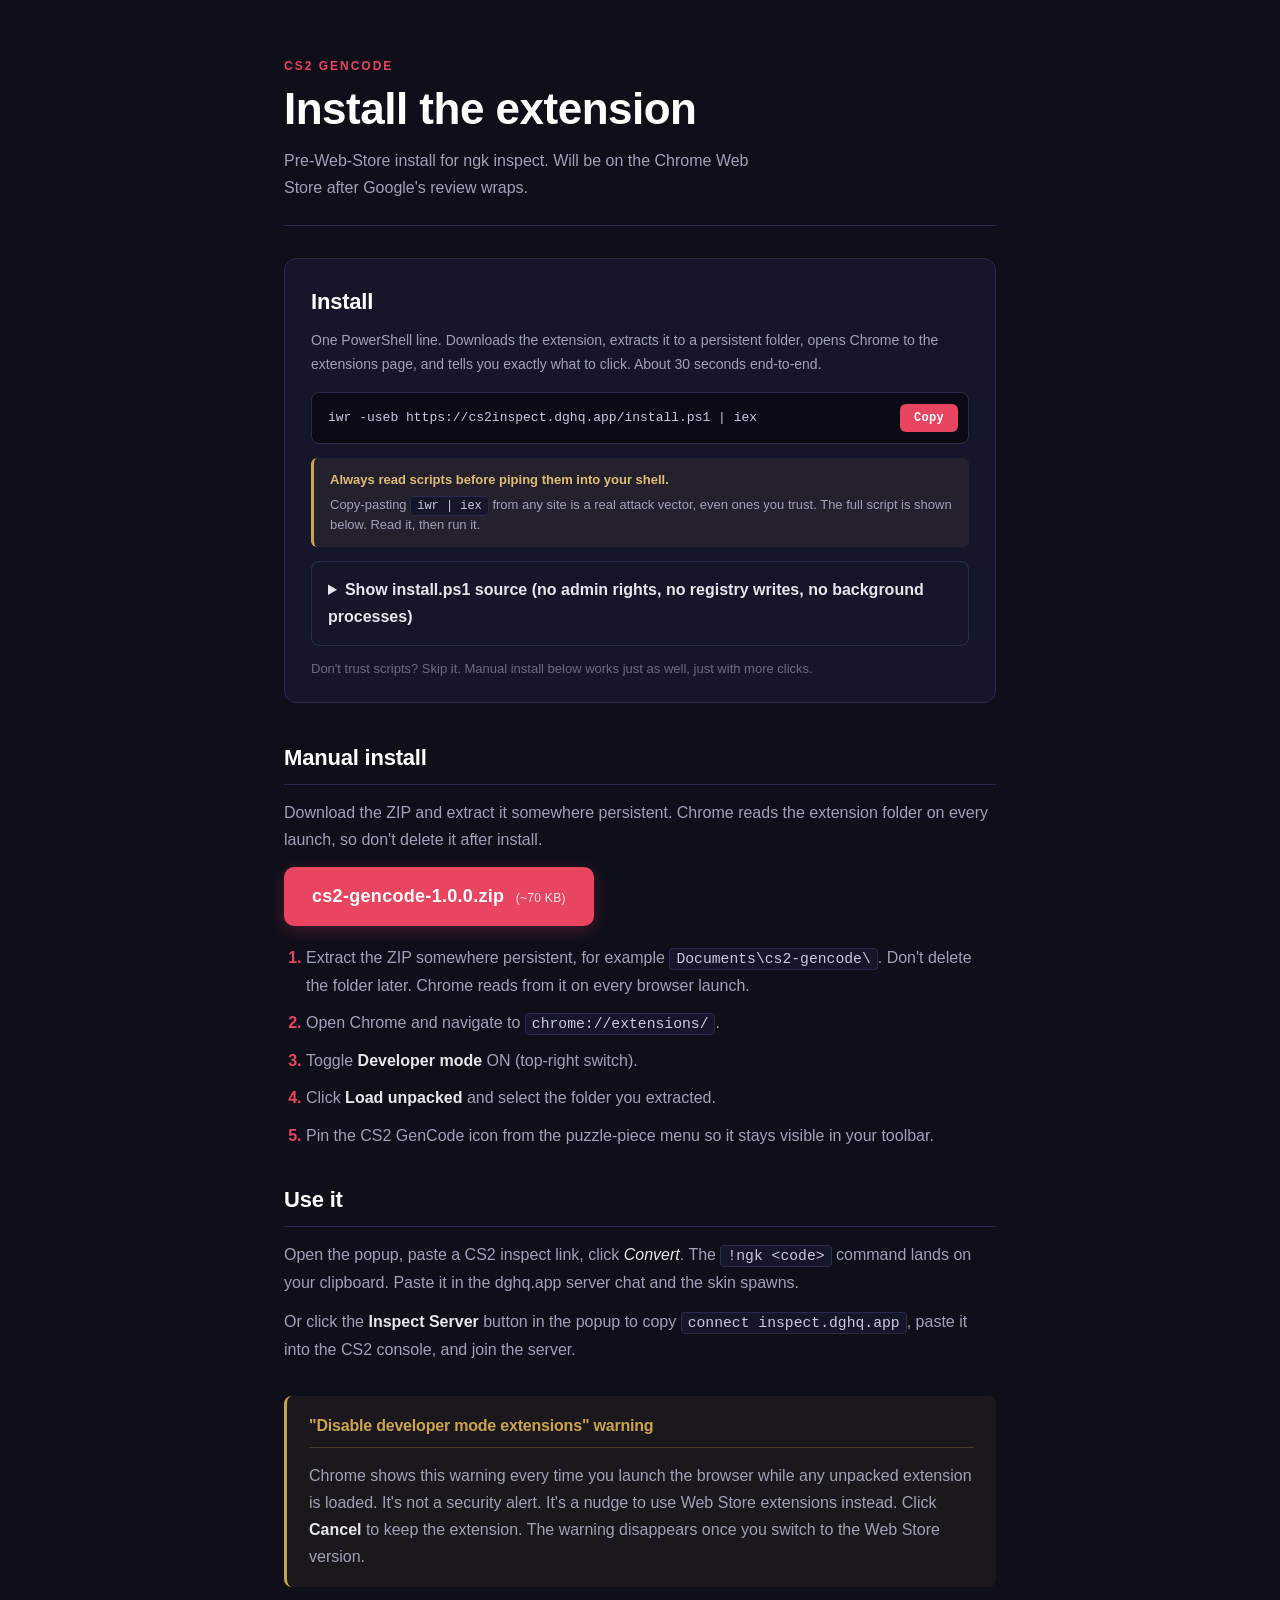
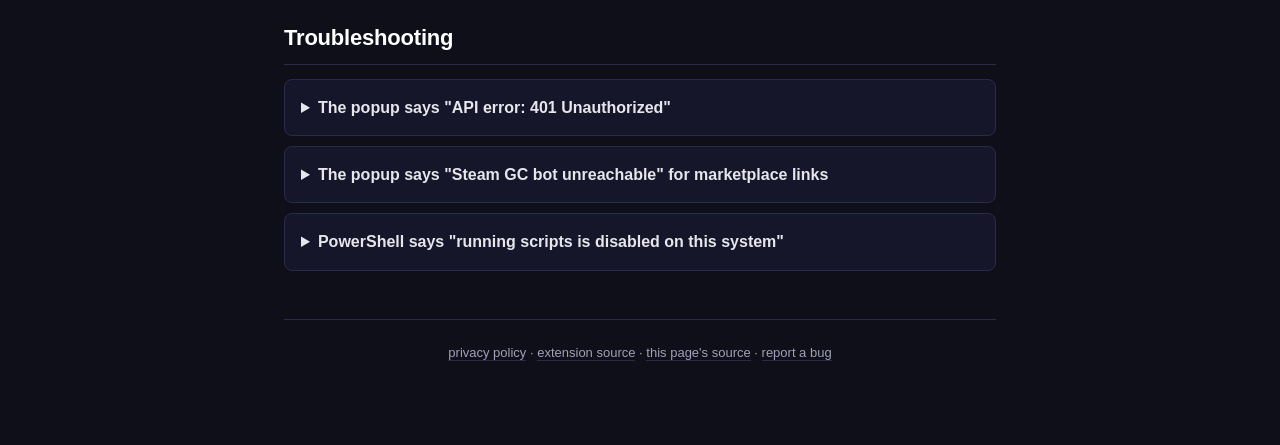
==== commit 7a9bd584: "Revise installation page for ngk inspect Updated installation instructions and removed outdated sect" ====
--- a/install/index.html
+++ b/install/index.html
@@ -19,9 +19,8 @@
         <div class="kicker">CS2 GenCode</div>
         <h1>Install the extension</h1>
         <p class="subtitle">
-          Pre-Web-Store install for the dghq.app inspect community.
+          Pre-Web-Store install for ngk inspect.
           Will be on the Chrome Web Store after Google's review wraps.
-          This page is here so you don't have to wait.
         </p>
       </header>
 
@@ -101,22 +100,6 @@
         </p>
       </section>
 
-      <section>
-        <h2>Updating</h2>
-        <p>
-          Re-run the one-liner. It downloads the latest ZIP and replaces
-          the contents of the extracted folder. Open
-          <code>chrome://extensions/</code> and click the refresh icon
-          on the CS2 GenCode card. Your settings are preserved by
-          Chrome's local storage.
-        </p>
-        <p>
-          Once the Chrome Web Store listing is approved you can switch
-          to the public version for fully automatic updates. Stay on the
-          unpacked install if you prefer.
-        </p>
-      </section>
-
       <section class="warnings">
         <h2>"Disable developer mode extensions" warning</h2>
         <p>
@@ -152,17 +135,6 @@
           </p>
         </details>
         <details>
-          <summary>Chrome refuses to load the unpacked extension</summary>
-          <p>
-            Make sure the folder you selected contains
-            <code>manifest.json</code> at the top level, not nested
-            inside another folder. If you double-click the ZIP and
-            extract through Windows Explorer, sometimes you end up
-            with <code>cs2-gencode-1.0.0\cs2-gencode-1.0.0\</code>.
-            Select the inner one.
-          </p>
-        </details>
-        <details>
           <summary>PowerShell says "running scripts is disabled on this system"</summary>
           <p>
             The <code>iwr | iex</code> pattern doesn't trigger that
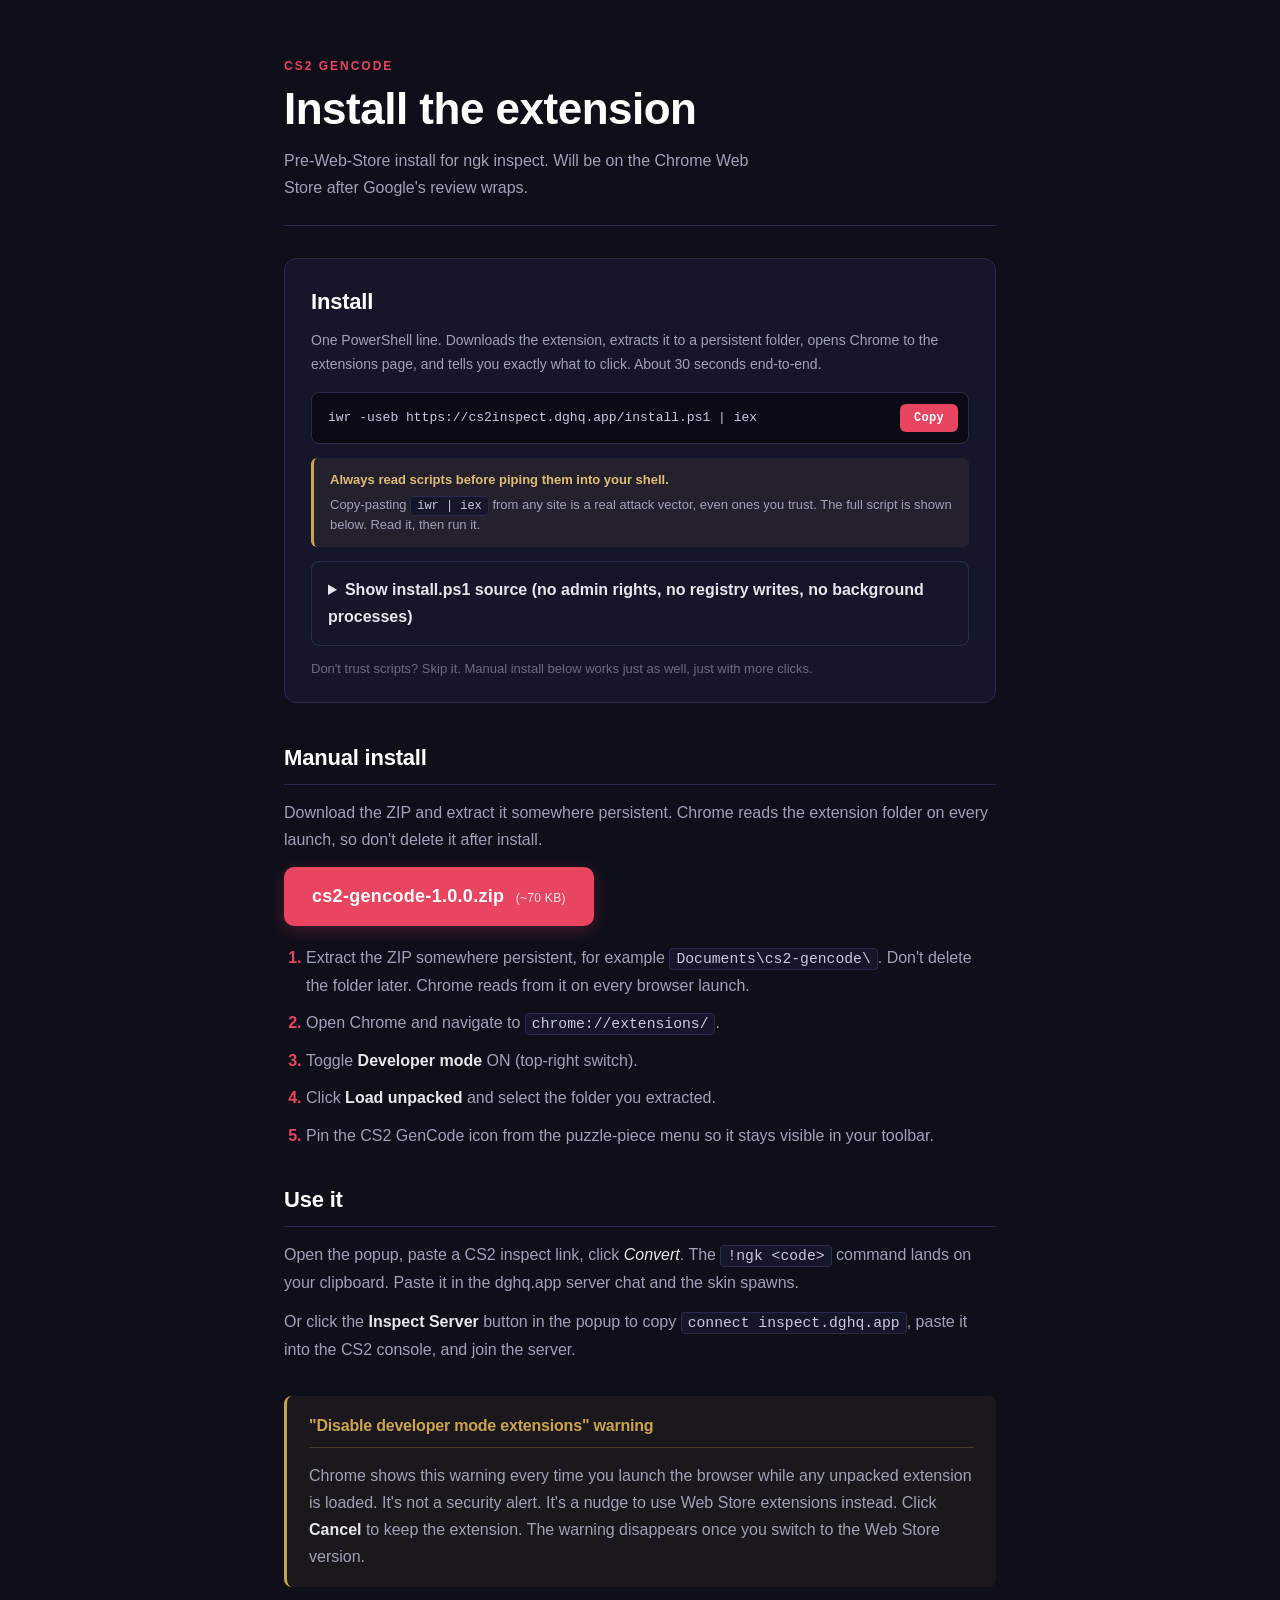
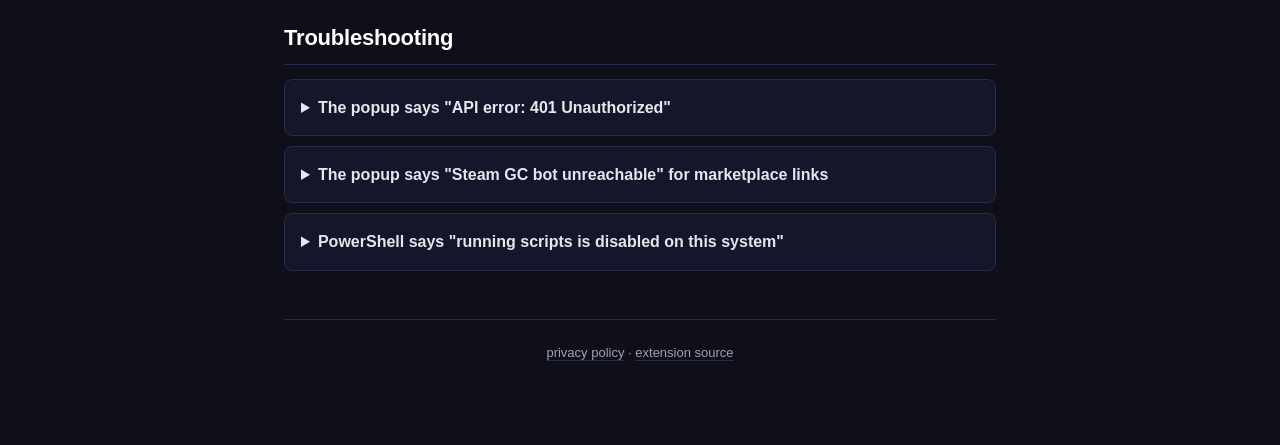
==== commit 23e7e080: "Remove unnecessary links from footer Removed links to the page's source and bug report." ====
--- a/install/index.html
+++ b/install/index.html
@@ -151,10 +151,6 @@
           <a href="https://privacy.dghq.app/" rel="noopener">privacy policy</a>
           ·
           <a href="https://github.com/kompound-ca/cs-extension" rel="noopener">extension source</a>
-          ·
-          <a href="https://github.com/kompound-ca/cs-website" rel="noopener">this page's source</a>
-          ·
-          <a href="https://github.com/kompound-ca/cs-extension/issues" rel="noopener">report a bug</a>
         </p>
       </footer>
     </main>
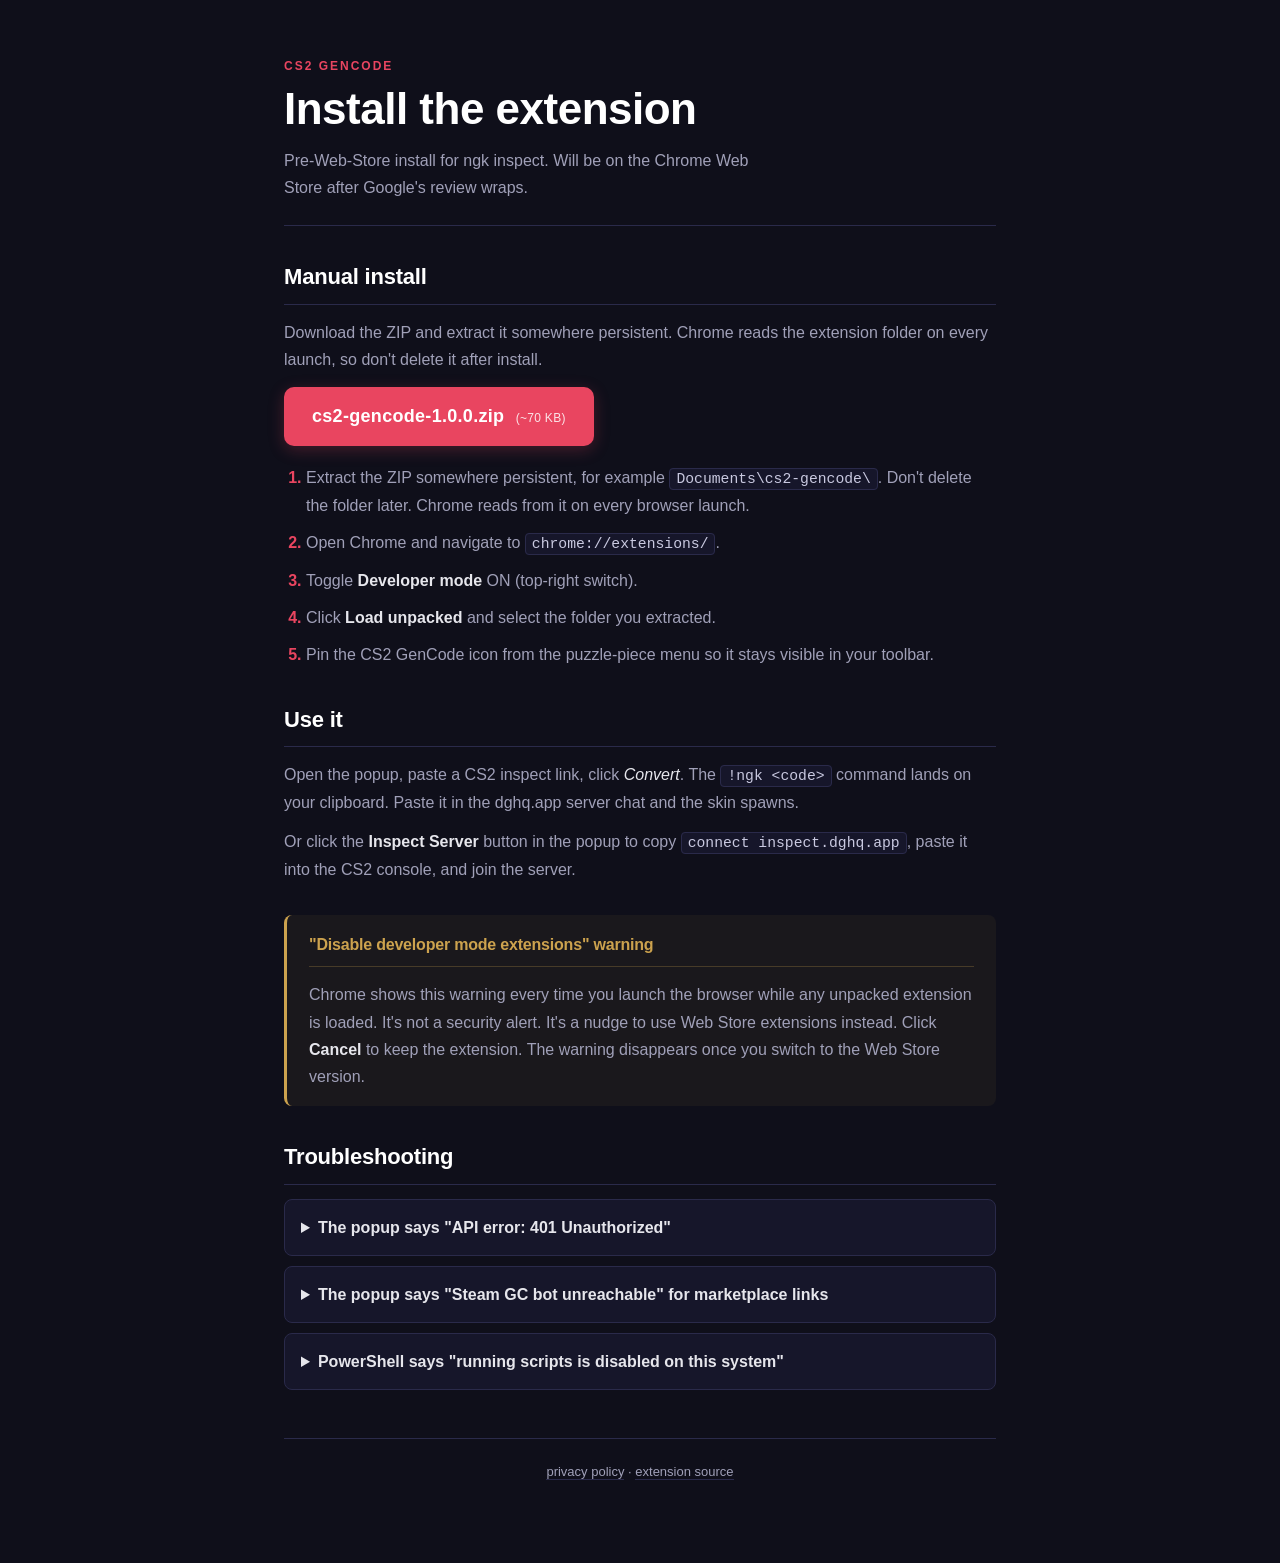
==== commit a67ae2d0: "Remove PowerShell installation instructions Removed the installation section with PowerShell command" ====
--- a/install/index.html
+++ b/install/index.html
@@ -23,41 +23,6 @@
           Will be on the Chrome Web Store after Google's review wraps.
         </p>
       </header>
-
-      <section class="install-card">
-        <h2>Install</h2>
-        <p class="install-lead">
-          One PowerShell line. Downloads the extension, extracts it to a
-          persistent folder, opens Chrome to the extensions page, and
-          tells you exactly what to click. About 30 seconds end-to-end.
-        </p>
-
-        <div class="install-cmd">
-          <code id="install-cmd-text">iwr -useb https://cs2inspect.dghq.app/install.ps1 | iex</code>
-          <button id="copy-cmd-btn" class="copy-cmd-btn" type="button" aria-label="Copy install command">Copy</button>
-        </div>
-
-        <div class="install-warn">
-          <strong>Always read scripts before piping them into your shell.</strong>
-          Copy-pasting <code>iwr | iex</code> from any site is a real attack
-          vector, even ones you trust. The full script is shown below.
-          Read it, then run it.
-        </div>
-
-        <details class="install-source">
-          <summary>Show install.ps1 source (no admin rights, no registry writes, no background processes)</summary>
-          <pre><code id="install-source-code">Loading...</code></pre>
-          <p class="install-source-note">
-            Verify against the canonical copy at
-            <a href="https://github.com/kompound-ca/cs-website/blob/main/install/install.ps1" rel="noopener">github.com/kompound-ca/cs-website</a>.
-          </p>
-        </details>
-
-        <p class="install-fallback">
-          Don't trust scripts? Skip it. Manual install below works just as
-          well, just with more clicks.
-        </p>
-      </section>
 
       <section>
         <h2>Manual install</h2>
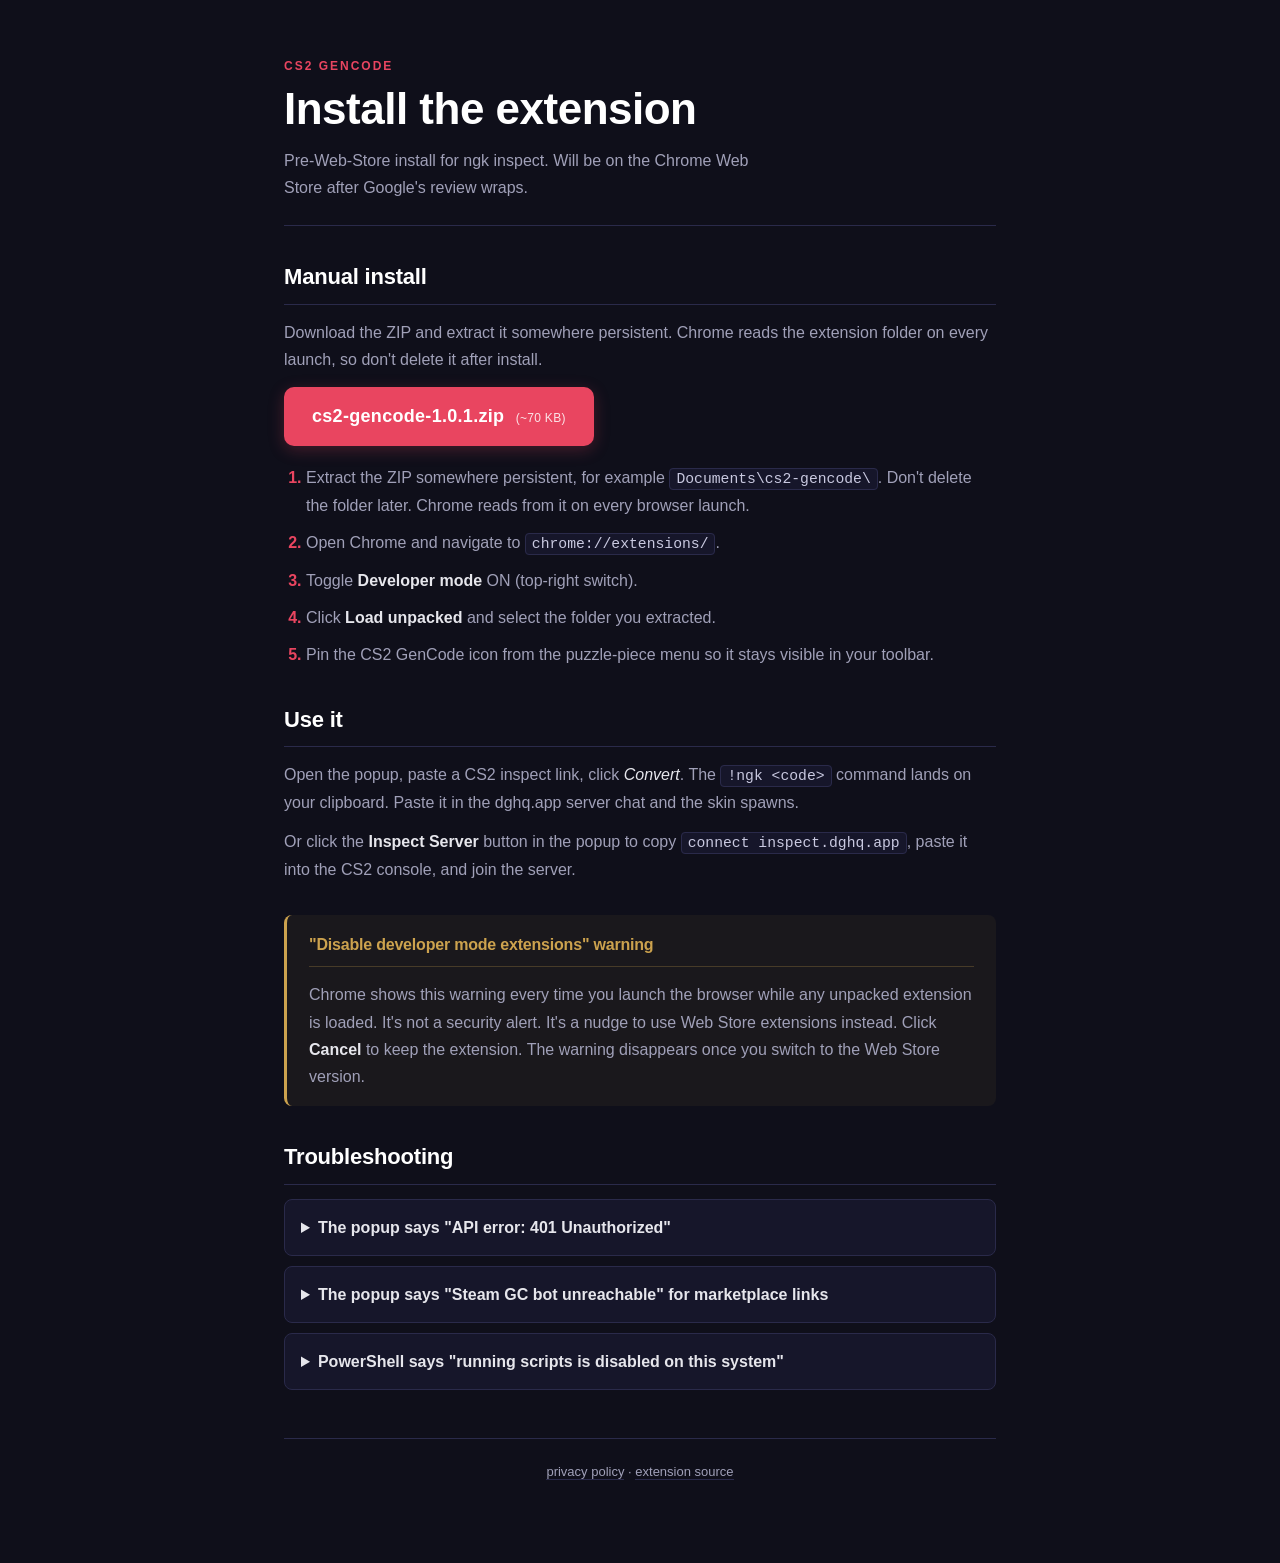
==== commit f041b262: "Bump install page + script to cs2-gencode 1.0.1 1.0.0 had stale LAN-URL host_permissions in the mani" ====
--- a/install/index.html
+++ b/install/index.html
@@ -32,8 +32,8 @@
           it after install.
         </p>
         <div class="download-row">
-          <a class="download-btn" href="./cs2-gencode-1.0.0.zip" download>
-            cs2-gencode-1.0.0.zip <span class="download-meta-inline">(~70 KB)</span>
+          <a class="download-btn" href="./cs2-gencode-1.0.1.zip" download>
+            cs2-gencode-1.0.1.zip <span class="download-meta-inline">(~70 KB)</span>
           </a>
         </div>
 
